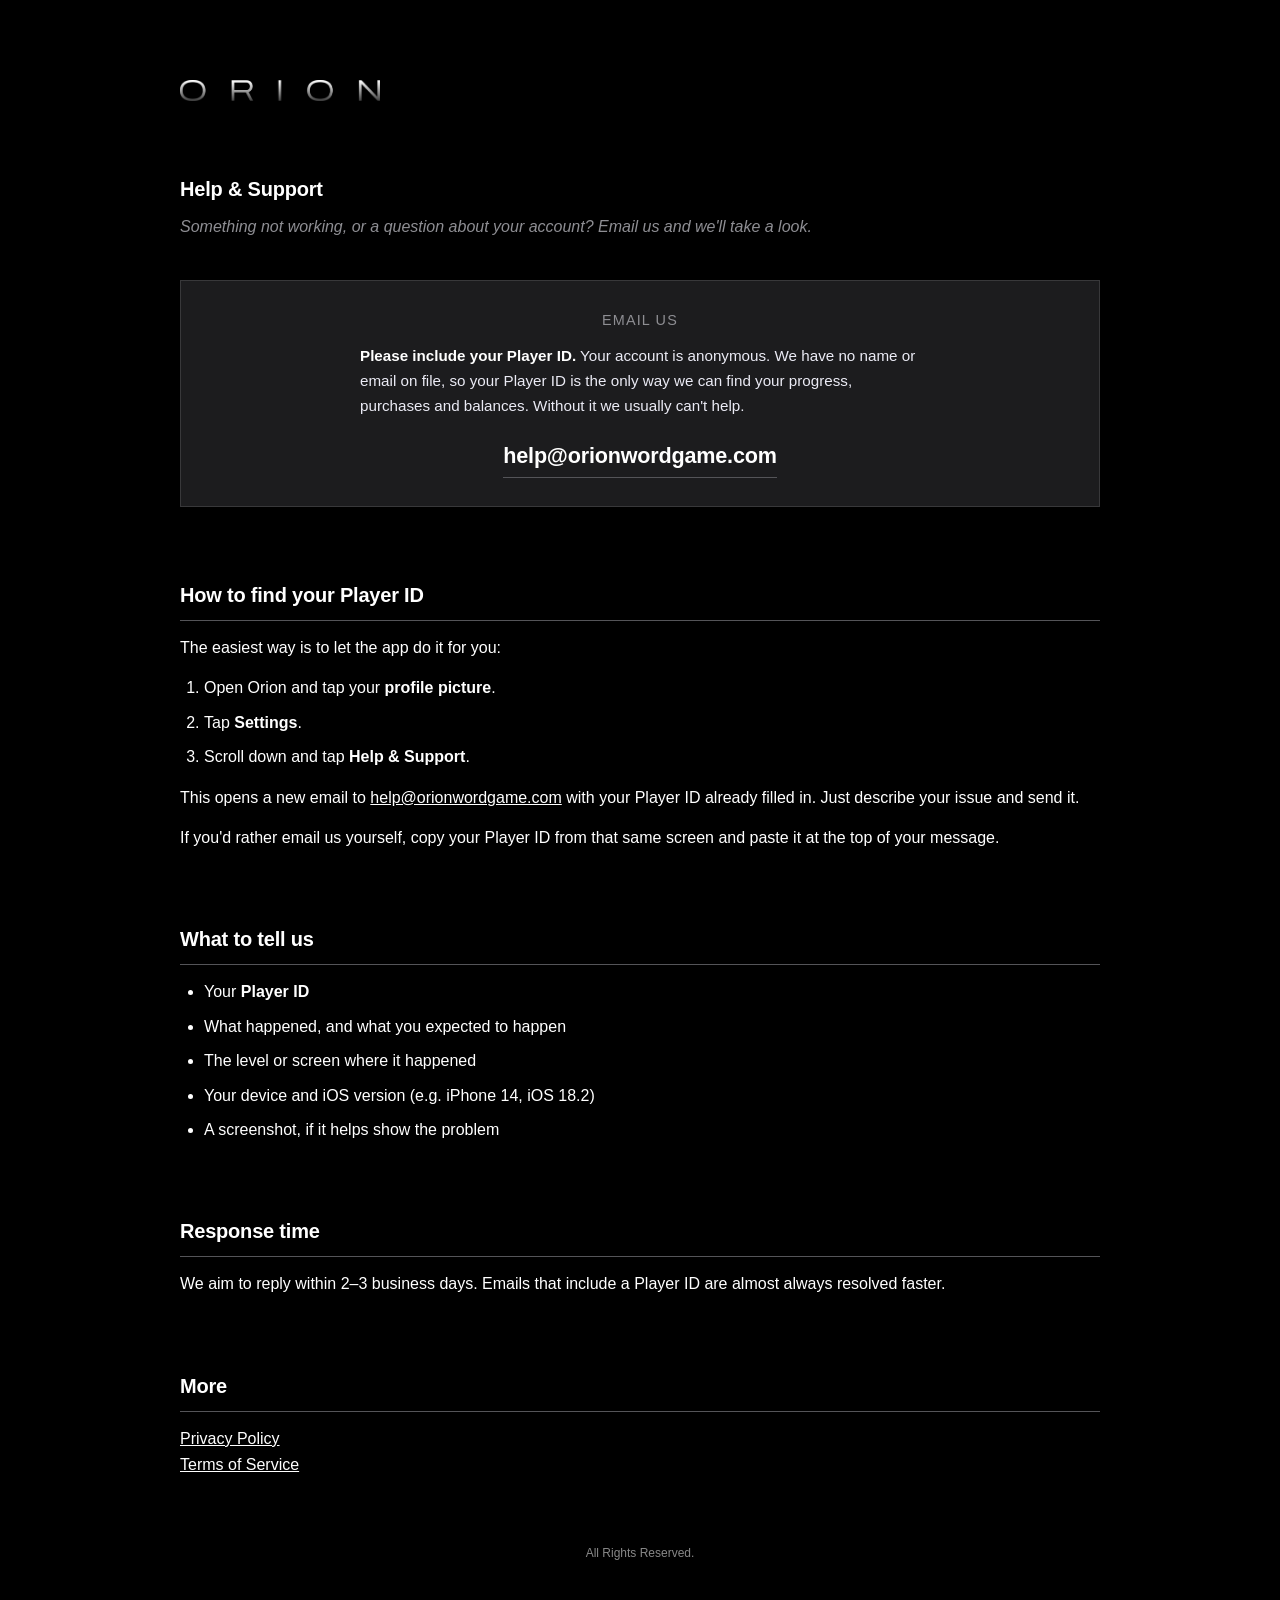
==== help/index.html @ f4c4e4bf "Rework help page intro and email card Renames the heading to "Help & Support", replaces the intro li" ====
<!DOCTYPE html>
<html lang="en">
<head>
<meta charset="UTF-8">
<meta name="viewport" content="width=device-width, initial-scale=1.0">
<title>Help &amp; Support | Orion: A Word Puzzle Game</title>
<style>
  :root {
    --bg: #000000;
    --panel: #1c1c1e;
    --line: #38383a;
    --line-strong: #545458;
    --text: #ffffff;
    --muted: #ebebf5;
    --dim: #8e8e93;
  }
  * { box-sizing: border-box; }
  body {
    margin: 0;
    padding: 80px 40px 140px;
    background: var(--bg);
    color: var(--text);
    font-family: -apple-system, BlinkMacSystemFont, 'Segoe UI', 'Helvetica Neue', Helvetica, Arial, 'Noto Sans', sans-serif;
    font-size: 16px;
    line-height: 1.65;
    -webkit-font-smoothing: antialiased;
    -moz-osx-font-smoothing: grayscale;
  }
  .wrap { max-width: 920px; margin: 0 auto; }
  h2 {
    font-weight: 600;
    font-size: 1.25em;
    margin: 72px 0 14px;
    padding-bottom: 8px;
    border-bottom: 1px solid var(--line-strong);
    letter-spacing: -0.2px;
  }
  h2:first-of-type {
    border-bottom: none;
    padding-bottom: 0;
    margin-bottom: 8px;
  }
  h3 {
    font-weight: 600;
    font-size: 1.08em;
    margin: 28px 0 10px;
    color: var(--text);
  }
  .subtitle {
    color: var(--dim);
    font-style: italic;
    font-size: 1em;
    margin-bottom: 40px;
  }
  p { margin: 0 0 14px; }
  strong { font-weight: 600; }
  a { color: var(--text); text-decoration: underline; }
  .brand {
    width: 200px;
    margin-bottom: 40px;
    display: block;
  }
  .brand img { width: 100%; display: block; }
  ul, ol { margin: 0 0 14px; padding-left: 24px; }
  li { margin-bottom: 8px; }
  .note {
    background: var(--panel);
    border-left: 3px solid var(--line-strong);
    padding: 14px 18px;
    margin: 18px 0;
    color: var(--muted);
    font-size: 0.98em;
  }
  .note strong { color: var(--text); }
  .mail-card {
    background: var(--panel);
    border: 1px solid var(--line);
    padding: 28px 26px;
    margin: 8px 0 24px;
    text-align: center;
  }
  .mail-card .label {
    color: var(--dim);
    font-size: 0.9em;
    text-transform: uppercase;
    letter-spacing: 0.08em;
    margin-bottom: 10px;
  }
  .card-note {
    color: var(--muted);
    font-size: 0.95em;
    text-align: left;
    max-width: 560px;
    margin: 0 auto 20px;
  }
  .card-note strong { color: var(--text); }
  .mail-link {
    display: inline-block;
    font-size: 1.35em;
    font-weight: 600;
    letter-spacing: -0.2px;
    color: var(--text);
    text-decoration: none;
    border-bottom: 1px solid var(--line-strong);
    padding-bottom: 3px;
    word-break: break-word;
  }
  .mail-link:hover { border-bottom-color: var(--text); }
  .site-footer {
    text-decoration: none;
    margin-top: 60px;
    text-align: center;
    display: block;
  }
  .site-footer span {
    color: #888;
    font-family: Arial, Helvetica, sans-serif;
    font-size: 12px;
  }
  @media (max-width: 768px) {
    body { padding: 80px 24px 140px; }
    .brand { width: 160px; margin-bottom: 60px; }
    .mail-link { font-size: 1.1em; }
  }
</style>
</head>
<body>
<div class="wrap">
  <a class="brand" href="/"><img src="../orioncomingsoon.png" alt="Orion"></a>

  <h2>Help &amp; Support</h2>
  <p class="subtitle">Something not working, or a question about your account? Email us and we'll take a look.</p>

  <div class="mail-card">
    <div class="label">Email us</div>
    <p class="card-note"><strong>Please include your Player ID.</strong> Your account is anonymous. We have no name or email on file, so your Player ID is the only way we can find your progress, purchases and balances. Without it we usually can't help.</p>
    <a class="mail-link" href="mailto:help@orionwordgame.com?subject=Orion%20Support%20Request&body=Player%20ID%3A%20%0A%0APlease%20describe%20your%20issue%20below%3A%0A">help@orionwordgame.com</a>
  </div>

  <h2>How to find your Player ID</h2>
  <p>The easiest way is to let the app do it for you:</p>
  <ol>
    <li>Open Orion and tap your <strong>profile picture</strong>.</li>
    <li>Tap <strong>Settings</strong>.</li>
    <li>Scroll down and tap <strong>Help &amp; Support</strong>.</li>
  </ol>
  <p>This opens a new email to <a href="mailto:help@orionwordgame.com">help@orionwordgame.com</a> with your Player ID already filled in. Just describe your issue and send it.</p>
  <p>If you'd rather email us yourself, copy your Player ID from that same screen and paste it at the top of your message.</p>

  <h2>What to tell us</h2>
  <ul>
    <li>Your <strong>Player ID</strong></li>
    <li>What happened, and what you expected to happen</li>
    <li>The level or screen where it happened</li>
    <li>Your device and iOS version (e.g. iPhone 14, iOS 18.2)</li>
    <li>A screenshot, if it helps show the problem</li>
  </ul>

  <h2>Response time</h2>
  <p>We aim to reply within 2–3 business days. Emails that include a Player ID are almost always resolved faster.</p>

  <h2>More</h2>
  <p>
    <a href="/privacy/">Privacy Policy</a><br>
    <a href="/tos/">Terms of Service</a>
  </p>

  <a class="site-footer" href="https://www.worldmgmt.xyz/" target="_blank" rel="noopener noreferrer"><span>All Rights Reserved.</span></a>
</div>
</body>
</html>
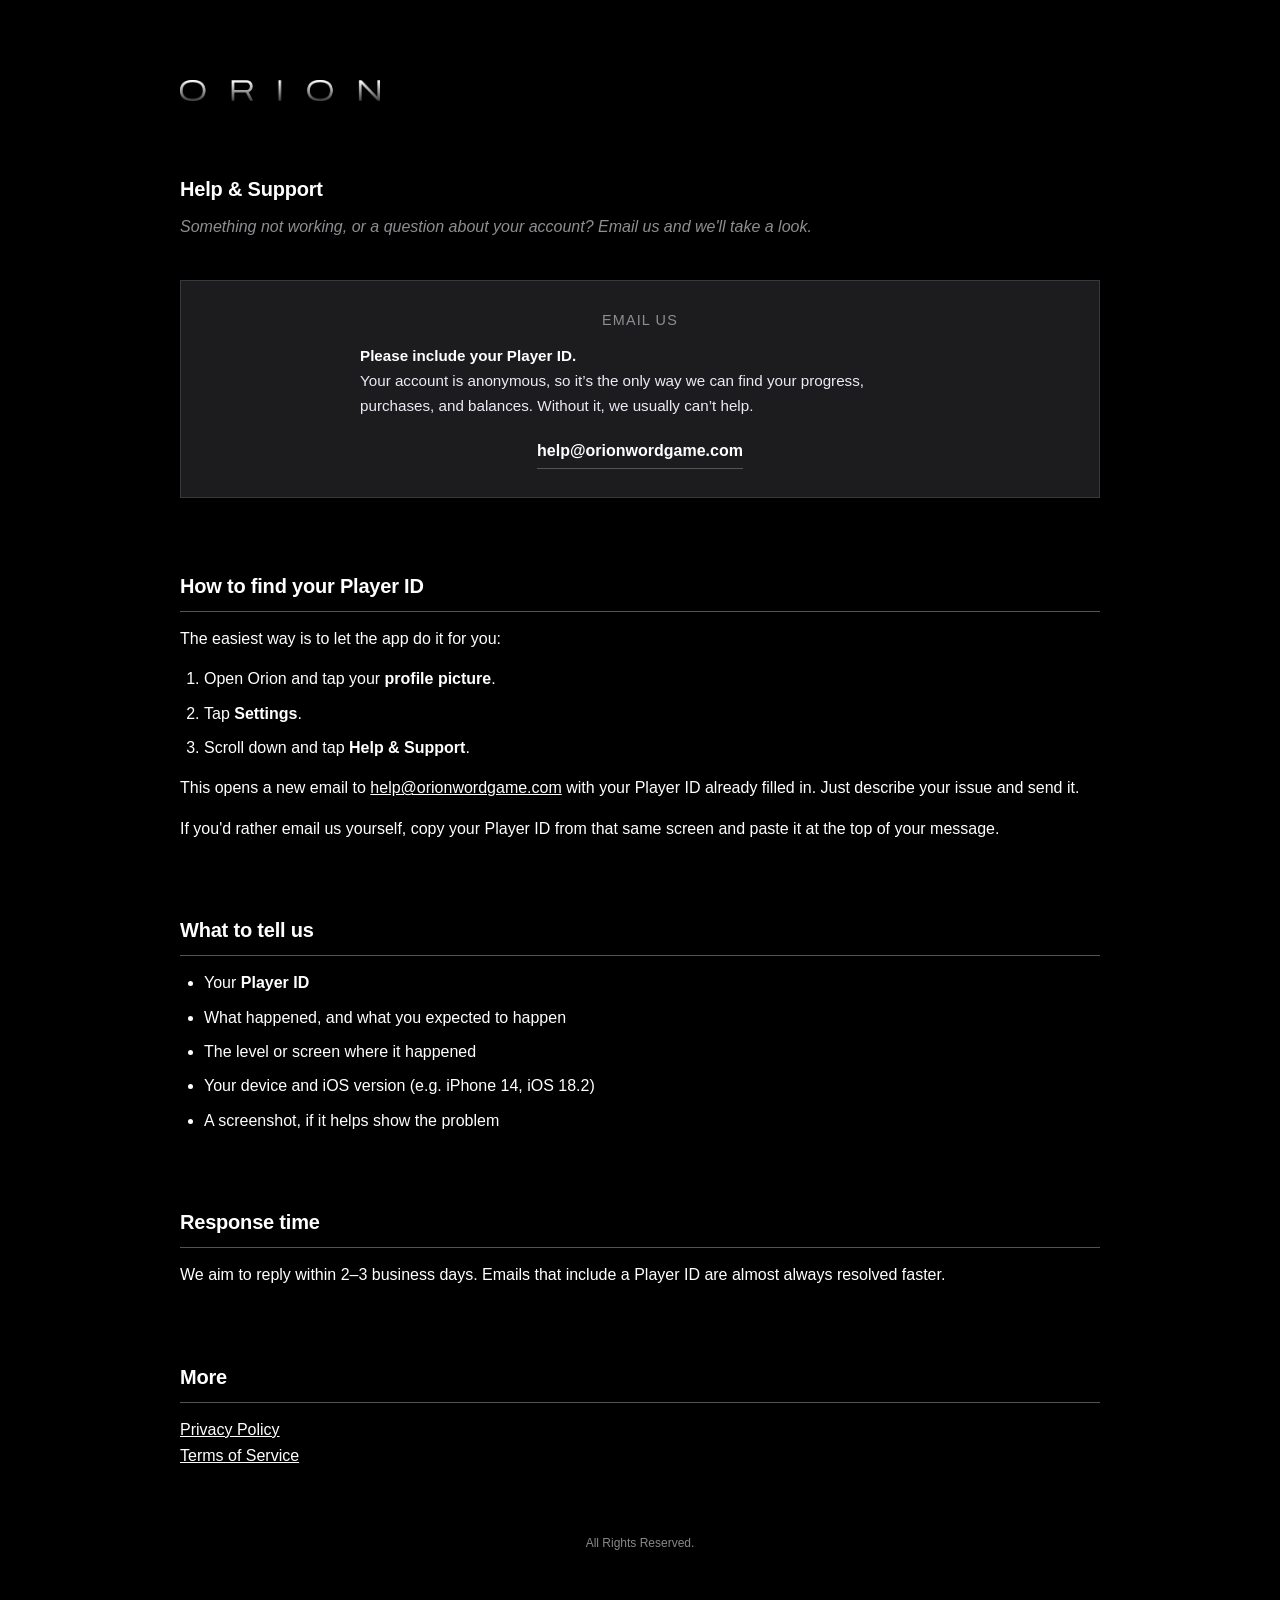
==== commit 988fed02: "Update Player ID copy and size email link to body text Replaces the Player ID note with shorter copy" ====
--- a/help/index.html
+++ b/help/index.html
@@ -96,9 +96,8 @@
   .card-note strong { color: var(--text); }
   .mail-link {
     display: inline-block;
-    font-size: 1.35em;
+    font-size: 1em;
     font-weight: 600;
-    letter-spacing: -0.2px;
     color: var(--text);
     text-decoration: none;
     border-bottom: 1px solid var(--line-strong);
@@ -120,7 +119,6 @@
   @media (max-width: 768px) {
     body { padding: 80px 24px 140px; }
     .brand { width: 160px; margin-bottom: 60px; }
-    .mail-link { font-size: 1.1em; }
   }
 </style>
 </head>
@@ -133,7 +131,7 @@
 
   <div class="mail-card">
     <div class="label">Email us</div>
-    <p class="card-note"><strong>Please include your Player ID.</strong> Your account is anonymous. We have no name or email on file, so your Player ID is the only way we can find your progress, purchases and balances. Without it we usually can't help.</p>
+    <p class="card-note"><strong>Please include your Player ID.</strong><br>Your account is anonymous, so it’s the only way we can find your progress, purchases, and balances. Without it, we usually can’t help.</p>
     <a class="mail-link" href="mailto:help@orionwordgame.com?subject=Orion%20Support%20Request&body=Player%20ID%3A%20%0A%0APlease%20describe%20your%20issue%20below%3A%0A">help@orionwordgame.com</a>
   </div>
 
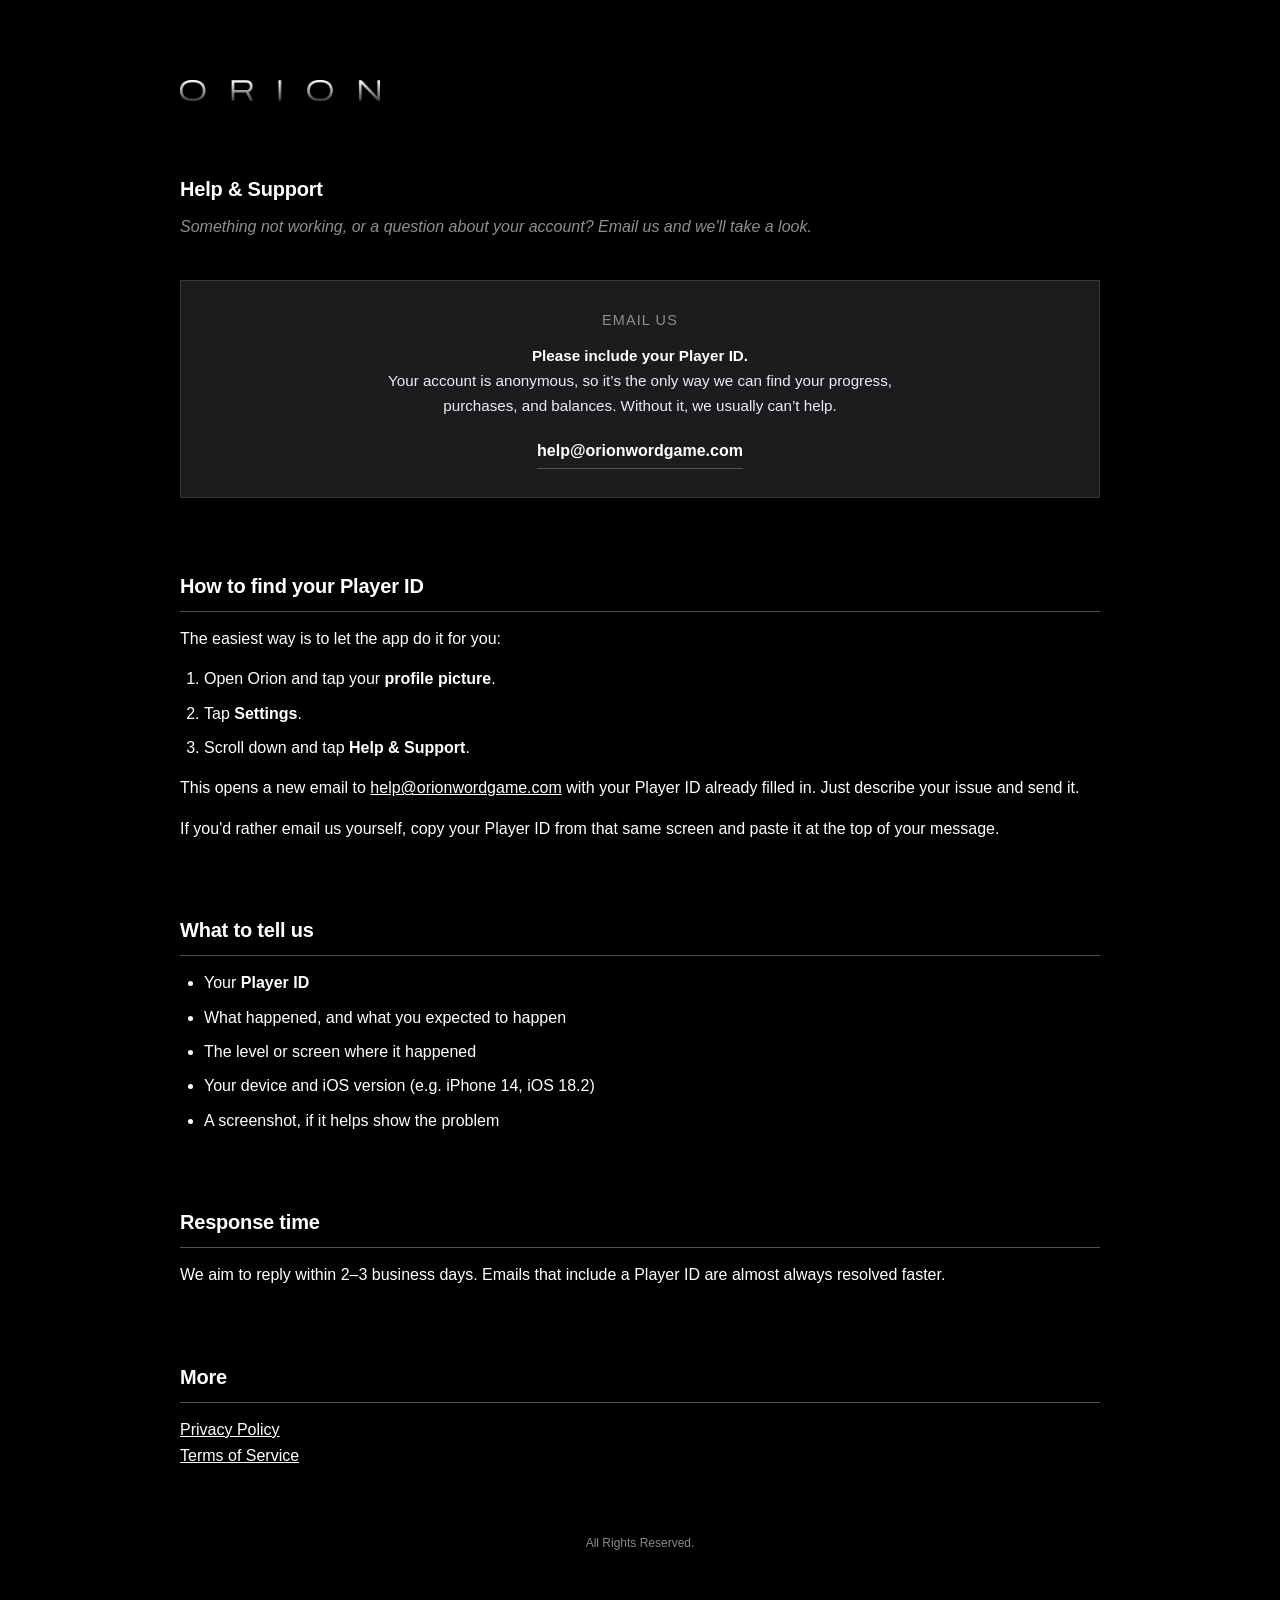
==== commit 1046c6dd: "Center the Player ID note in the email card Co-Authored-By: Claude Opus 5 <noreply@anthropic.com>" ====
--- a/help/index.html
+++ b/help/index.html
@@ -89,7 +89,7 @@
   .card-note {
     color: var(--muted);
     font-size: 0.95em;
-    text-align: left;
+    text-align: center;
     max-width: 560px;
     margin: 0 auto 20px;
   }
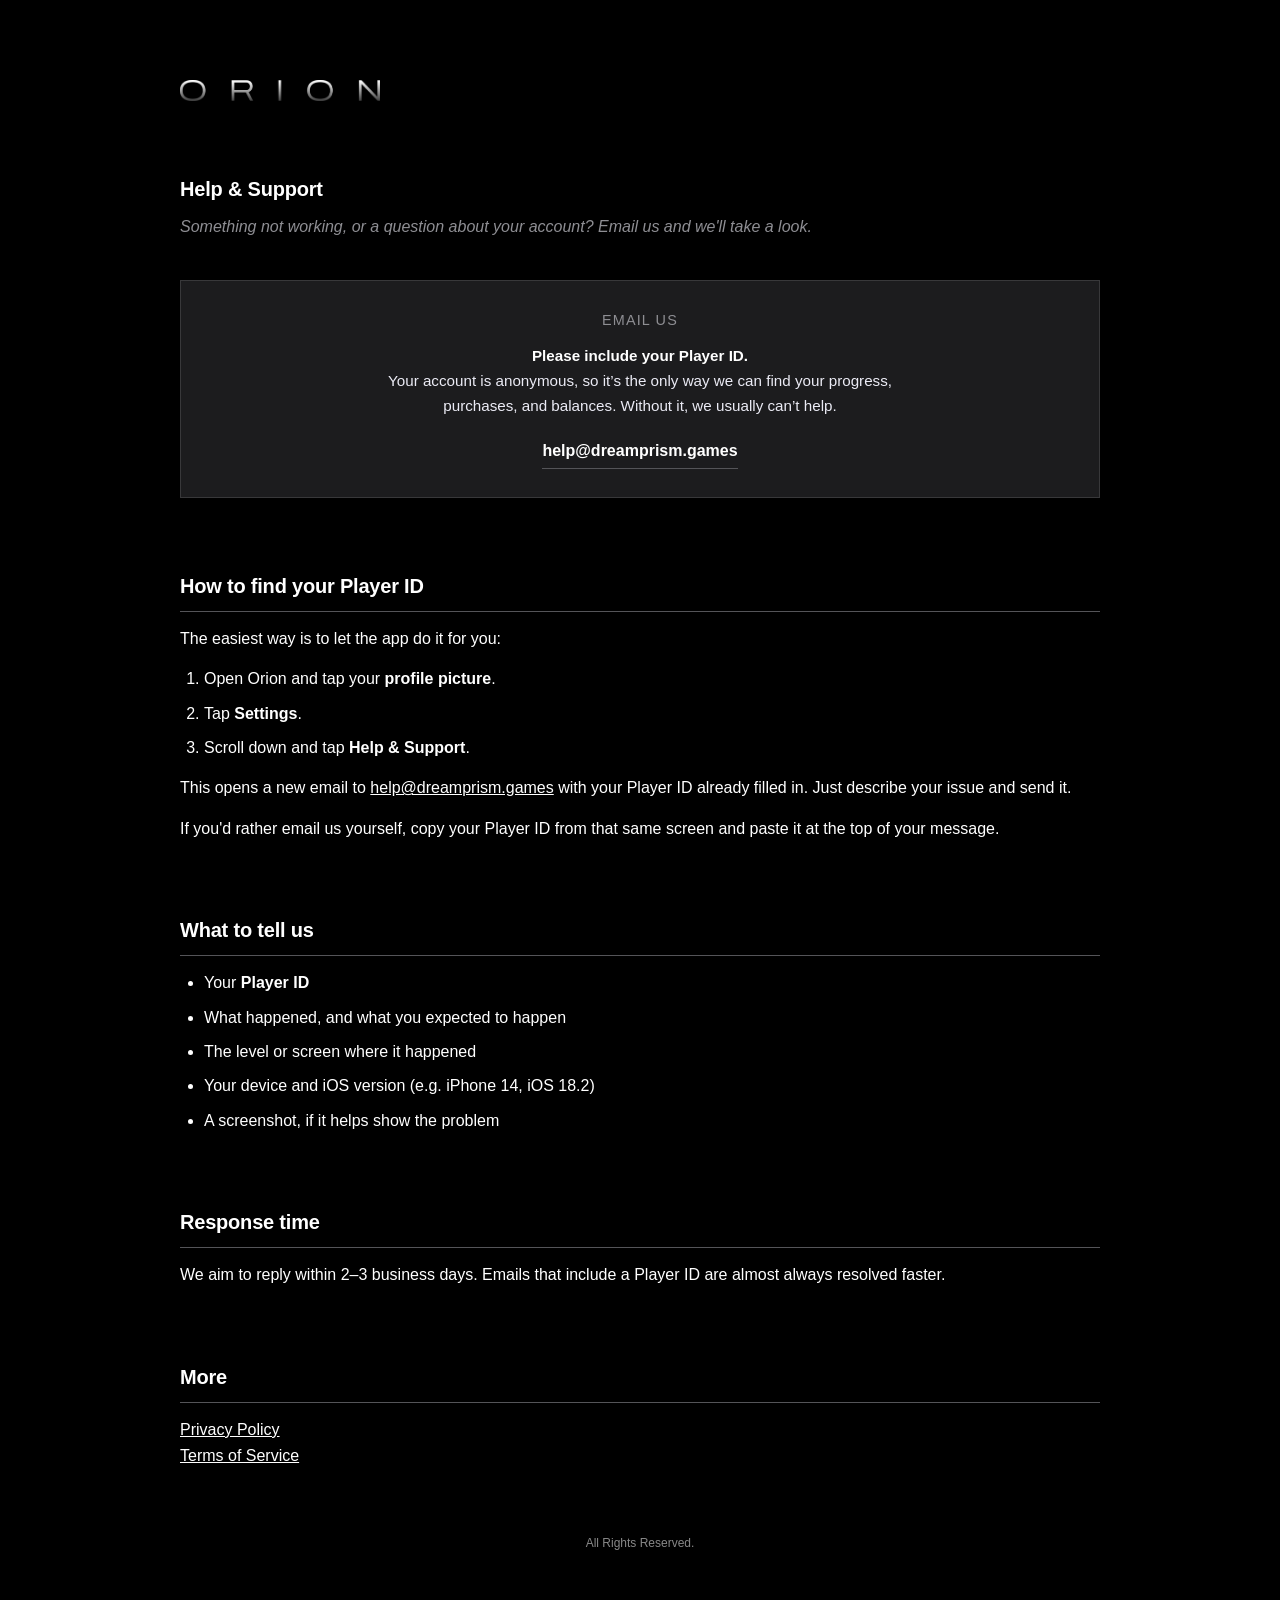
==== commit 1302e825: "Point support email at help@dreamprism.games Replaces help@orionwordgame.com across the privacy, ter" ====
--- a/help/index.html
+++ b/help/index.html
@@ -3,6 +3,8 @@
 <head>
 <meta charset="UTF-8">
 <meta name="viewport" content="width=device-width, initial-scale=1.0">
+<meta name="apple-itunes-app" content="app-id=6807606521">
+<script src="/smart-banner.js" defer></script>
 <title>Help &amp; Support | Orion: A Word Puzzle Game</title>
 <style>
   :root {
@@ -132,7 +134,7 @@
   <div class="mail-card">
     <div class="label">Email us</div>
     <p class="card-note"><strong>Please include your Player ID.</strong><br>Your account is anonymous, so it’s the only way we can find your progress, purchases, and balances. Without it, we usually can’t help.</p>
-    <a class="mail-link" href="mailto:help@orionwordgame.com?subject=Orion%20Support%20Request&body=Player%20ID%3A%20%0A%0APlease%20describe%20your%20issue%20below%3A%0A">help@orionwordgame.com</a>
+    <a class="mail-link" href="mailto:help@dreamprism.games?subject=Orion%20Support%20Request&body=Player%20ID%3A%20%0A%0APlease%20describe%20your%20issue%20below%3A%0A">help@dreamprism.games</a>
   </div>
 
   <h2>How to find your Player ID</h2>
@@ -142,7 +144,7 @@
     <li>Tap <strong>Settings</strong>.</li>
     <li>Scroll down and tap <strong>Help &amp; Support</strong>.</li>
   </ol>
-  <p>This opens a new email to <a href="mailto:help@orionwordgame.com">help@orionwordgame.com</a> with your Player ID already filled in. Just describe your issue and send it.</p>
+  <p>This opens a new email to <a href="mailto:help@dreamprism.games">help@dreamprism.games</a> with your Player ID already filled in. Just describe your issue and send it.</p>
   <p>If you'd rather email us yourself, copy your Player ID from that same screen and paste it at the top of your message.</p>
 
   <h2>What to tell us</h2>
@@ -163,7 +165,7 @@
     <a href="/tos/">Terms of Service</a>
   </p>
 
-  <a class="site-footer" href="https://www.worldmgmt.xyz/" target="_blank" rel="noopener noreferrer"><span>All Rights Reserved.</span></a>
+  <a class="site-footer" href="https://www.dreamprism.games/" target="_blank" rel="noopener noreferrer"><span>All Rights Reserved.</span></a>
 </div>
 </body>
 </html>
